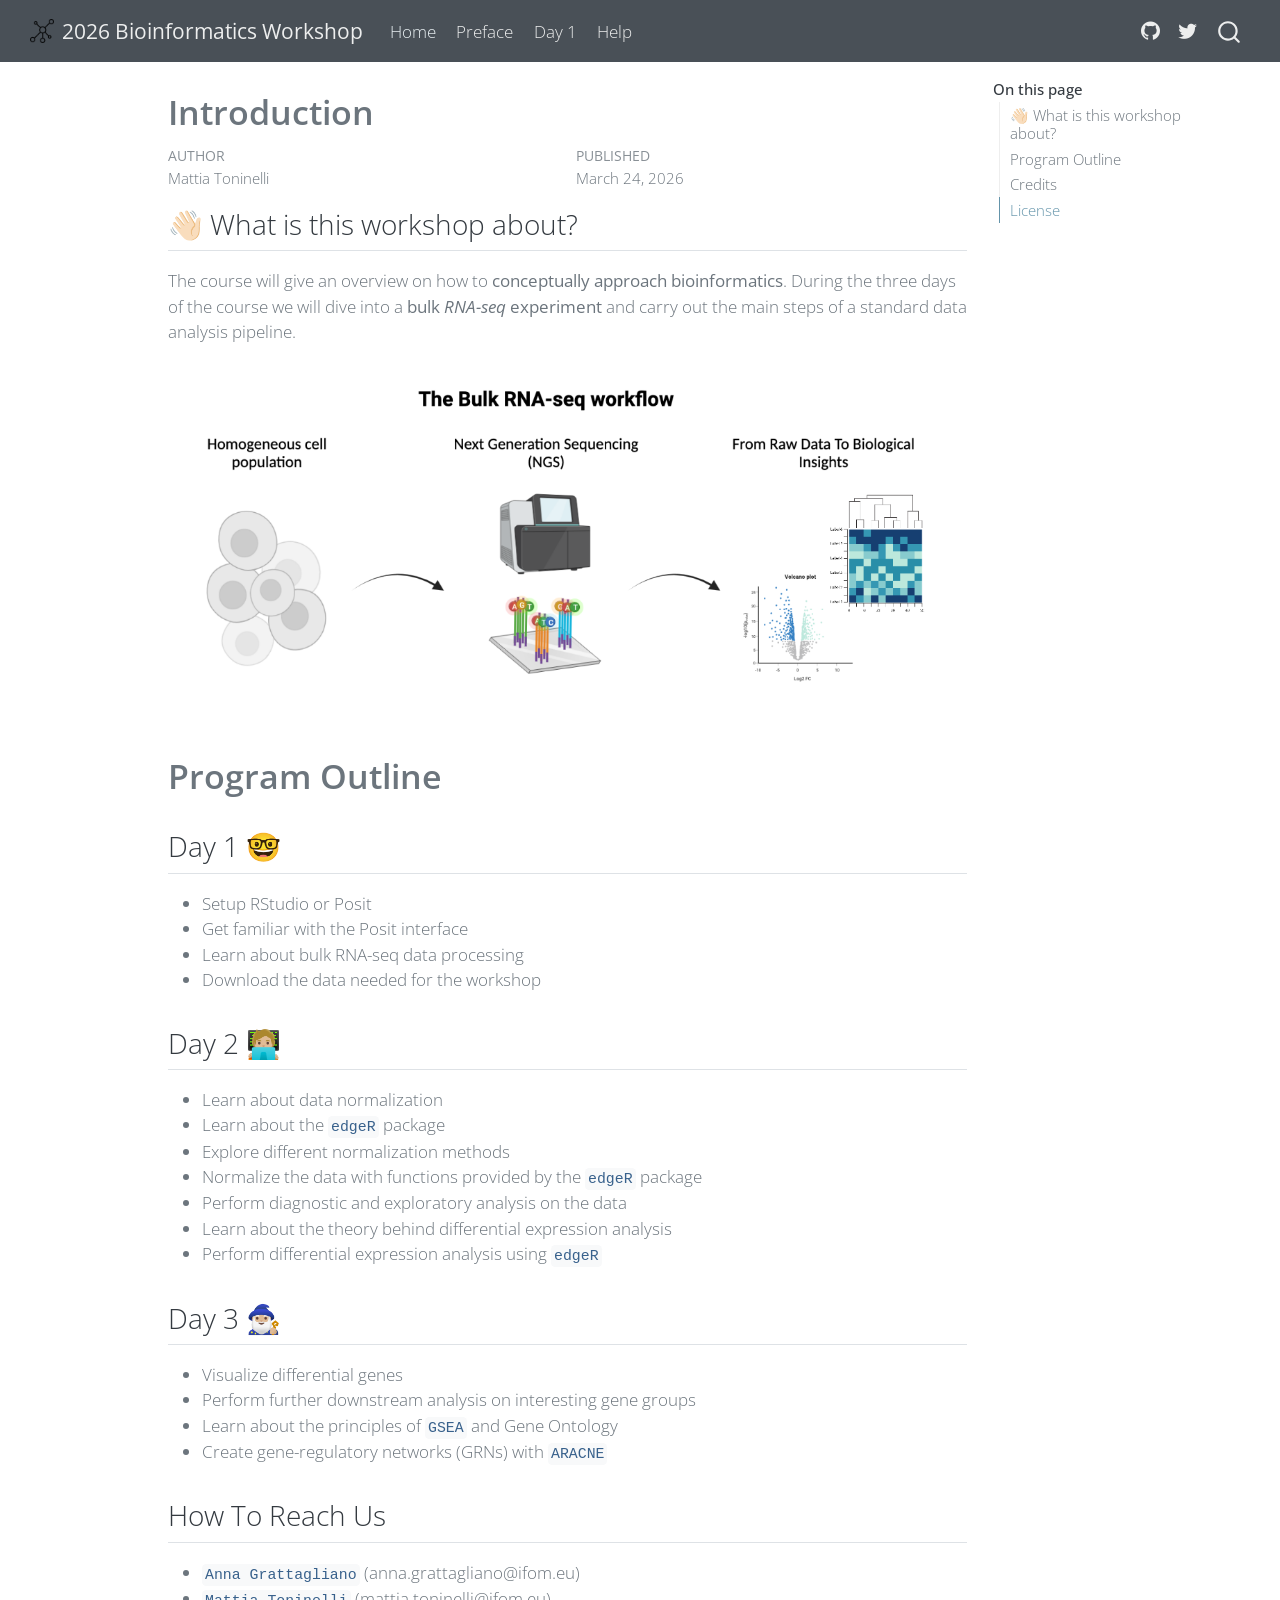
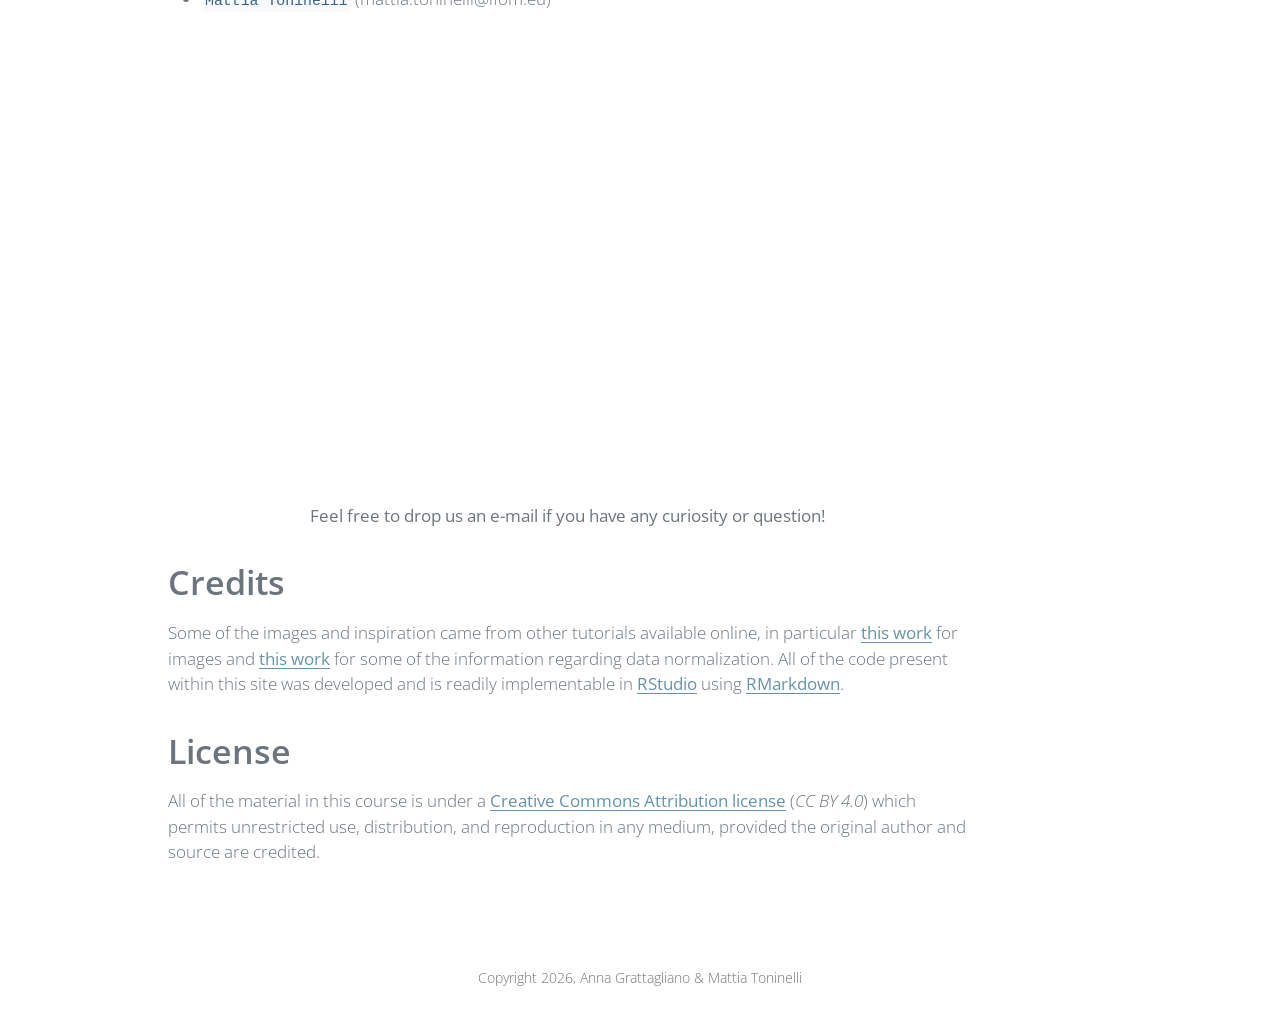
==== docs/pages/index.html @ dbb3a438 "Init commit - day1" ====
<!DOCTYPE html>
<html xmlns="http://www.w3.org/1999/xhtml" lang="en" xml:lang="en"><head>

<meta charset="utf-8">
<meta name="generator" content="quarto-1.9.36">

<meta name="viewport" content="width=device-width, initial-scale=1.0, user-scalable=yes">

<meta name="author" content="Mattia Toninelli">
<meta name="dcterms.date" content="2026-03-24">

<title>Introduction – 2026 Bioinformatics Workshop</title>
<style>
/* Default styles provided by pandoc.
** See https://pandoc.org/MANUAL.html#variables-for-html for config info.
*/
code{white-space: pre-wrap;}
span.smallcaps{font-variant: small-caps;}
div.columns{display: flex; gap: min(4vw, 1.5em);}
div.column{flex: auto; overflow-x: auto;}
div.hanging-indent{margin-left: 1.5em; text-indent: -1.5em;}
ul.task-list{list-style: none;}
ul.task-list li input[type="checkbox"] {
  width: 0.8em;
  margin: 0 0.8em 0.2em -1em; /* quarto-specific, see https://github.com/quarto-dev/quarto-cli/issues/4556 */ 
  vertical-align: middle;
}
</style>


<script src="../site_libs/quarto-nav/quarto-nav.js"></script>
<script src="../site_libs/quarto-nav/headroom.min.js"></script>
<script src="../site_libs/clipboard/clipboard.min.js"></script>
<script src="../site_libs/quarto-search/autocomplete.umd.js"></script>
<script src="../site_libs/quarto-search/fuse.min.js"></script>
<script src="../site_libs/quarto-search/quarto-search.js"></script>
<meta name="quarto:offset" content="../">
<link href=".././pics/net_icon.png" rel="icon" type="image/png">
<script src="../site_libs/quarto-html/quarto.js" type="module"></script>
<script src="../site_libs/quarto-html/tabsets/tabsets.js" type="module"></script>
<script src="../site_libs/quarto-html/popper.min.js"></script>
<script src="../site_libs/quarto-html/tippy.umd.min.js"></script>
<script src="../site_libs/quarto-html/anchor.min.js"></script>
<link href="../site_libs/quarto-html/tippy.css" rel="stylesheet">
<link href="../site_libs/quarto-html/quarto-syntax-highlighting-a06763021a52c43c40a351ac8b799b8f.css" rel="stylesheet" id="quarto-text-highlighting-styles">
<script src="../site_libs/bootstrap/bootstrap.min.js"></script>
<link href="../site_libs/bootstrap/bootstrap-icons.css" rel="stylesheet">
<link href="../site_libs/bootstrap/bootstrap-f250e77264b0236bc6187039b8ea452a.min.css" rel="stylesheet" append-hash="true" id="quarto-bootstrap" data-mode="light">
<script id="quarto-search-options" type="application/json">{
  "location": "navbar",
  "copy-button": false,
  "collapse-after": 3,
  "panel-placement": "end",
  "type": "overlay",
  "limit": 50,
  "keyboard-shortcut": [
    "f",
    "/",
    "s"
  ],
  "show-item-context": false,
  "language": {
    "search-no-results-text": "No results",
    "search-matching-documents-text": "matching documents",
    "search-copy-link-title": "Copy link to search",
    "search-hide-matches-text": "Hide additional matches",
    "search-more-match-text": "more match in this document",
    "search-more-matches-text": "more matches in this document",
    "search-clear-button-title": "Clear",
    "search-text-placeholder": "",
    "search-detached-cancel-button-title": "Cancel",
    "search-submit-button-title": "Submit",
    "search-label": "Search"
  }
}</script>


</head>

<body class="nav-fixed quarto-light">

<div id="quarto-search-results"></div>
  <header id="quarto-header" class="headroom fixed-top">
    <nav class="navbar navbar-expand-lg " data-bs-theme="dark">
      <div class="navbar-container container-fluid">
      <div class="navbar-brand-container mx-auto">
    <a href="../index.html" class="navbar-brand navbar-brand-logo">
    <img src=".././pics/net_icon.png" alt="" class="navbar-logo light-content">
    <img src=".././pics/net_icon.png" alt="" class="navbar-logo dark-content">
    </a>
    <a class="navbar-brand" href="../index.html">
    <span class="navbar-title">2026 Bioinformatics Workshop</span>
    </a>
  </div>
            <div id="quarto-search" class="" title="Search"></div>
          <button class="navbar-toggler" type="button" data-bs-toggle="collapse" data-bs-target="#navbarCollapse" aria-controls="navbarCollapse" role="menu" aria-expanded="false" aria-label="Toggle navigation" onclick="if (window.quartoToggleHeadroom) { window.quartoToggleHeadroom(); }">
  <span class="navbar-toggler-icon"></span>
</button>
          <div class="collapse navbar-collapse" id="navbarCollapse">
            <ul class="navbar-nav navbar-nav-scroll me-auto">
  <li class="nav-item">
    <a class="nav-link active" href="../pages/index.html" aria-current="page"> 
<span class="menu-text">Home</span></a>
  </li>  
  <li class="nav-item">
    <a class="nav-link" href="../pages/preface.html"> 
<span class="menu-text">Preface</span></a>
  </li>  
  <li class="nav-item">
    <a class="nav-link" href="../pages/day1.html"> 
<span class="menu-text">Day 1</span></a>
  </li>  
  <li class="nav-item">
    <a class="nav-link" href="../pages/help.html"> 
<span class="menu-text">Help</span></a>
  </li>  
</ul>
            <ul class="navbar-nav navbar-nav-scroll ms-auto">
  <li class="nav-item compact">
    <a class="nav-link" href="https://github.com/paganilab"> <i class="bi bi-github" role="img">
</i> 
<span class="menu-text"></span></a>
  </li>  
  <li class="nav-item compact">
    <a class="nav-link" href="https://twitter.com/LabPagani"> <i class="bi bi-twitter" role="img">
</i> 
<span class="menu-text"></span></a>
  </li>  
</ul>
          </div> <!-- /navcollapse -->
            <div class="quarto-navbar-tools">
</div>
      </div> <!-- /container-fluid -->
    </nav>
</header>
<!-- content -->
<div id="quarto-content" class="quarto-container page-columns page-rows-contents page-layout-article page-navbar">
<!-- sidebar -->
<!-- margin-sidebar -->
    <div id="quarto-margin-sidebar" class="sidebar margin-sidebar">
        <nav id="TOC" role="doc-toc" class="toc-active">
    <h2 id="toc-title">On this page</h2>
   
  <ul>
  <li><a href="#what-is-this-workshop-about" id="toc-what-is-this-workshop-about" class="nav-link active" data-scroll-target="#what-is-this-workshop-about">👋🏻 What is this workshop about?</a></li>
  <li><a href="#program-outline" id="toc-program-outline" class="nav-link" data-scroll-target="#program-outline">Program Outline</a>
  <ul class="collapse">
  <li><a href="#day-1" id="toc-day-1" class="nav-link" data-scroll-target="#day-1">Day 1 🤓</a></li>
  <li><a href="#day-2" id="toc-day-2" class="nav-link" data-scroll-target="#day-2">Day 2 🧑🏼‍💻</a></li>
  <li><a href="#day-3" id="toc-day-3" class="nav-link" data-scroll-target="#day-3">Day 3 🧙🏼‍♂️</a></li>
  <li><a href="#how-to-reach-us" id="toc-how-to-reach-us" class="nav-link" data-scroll-target="#how-to-reach-us">How To Reach Us</a></li>
  </ul></li>
  <li><a href="#credits" id="toc-credits" class="nav-link" data-scroll-target="#credits">Credits</a></li>
  <li><a href="#license" id="toc-license" class="nav-link" data-scroll-target="#license">License</a></li>
  </ul>
</nav>
    </div>
<!-- main -->
<main class="content" id="quarto-document-content">

<header id="title-block-header" class="quarto-title-block default">
<div class="quarto-title">
<h1 class="title">Introduction</h1>
</div>



<div class="quarto-title-meta">

    <div>
    <div class="quarto-title-meta-heading">Author</div>
    <div class="quarto-title-meta-contents">
             <p>Mattia Toninelli </p>
          </div>
  </div>
    
    <div>
    <div class="quarto-title-meta-heading">Published</div>
    <div class="quarto-title-meta-contents">
      <p class="date">March 24, 2026</p>
    </div>
  </div>
  
    
  </div>
  


</header>


<section id="what-is-this-workshop-about" class="level2">
<h2 class="anchored" data-anchor-id="what-is-this-workshop-about">👋🏻 What is this workshop about?</h2>
<p>The course will give an overview on how to <strong>conceptually approach bioinformatics</strong>. During the three days of the course we will dive into a <strong>bulk <em>RNA-seq</em> experiment</strong> and carry out the main steps of a standard data analysis pipeline.</p>
<center>
<p><img src="../pics/rnaseq_workflow.png" width="800"></p>
</center>
</section>
<section id="program-outline" class="level1">
<h1>Program Outline</h1>
<section id="day-1" class="level2">
<h2 class="anchored" data-anchor-id="day-1">Day 1 🤓</h2>
<ul>
<li>Setup RStudio or Posit</li>
<li>Get familiar with the Posit interface</li>
<li>Learn about bulk RNA-seq data processing</li>
<li>Download the data needed for the workshop</li>
</ul>
</section>
<section id="day-2" class="level2">
<h2 class="anchored" data-anchor-id="day-2">Day 2 🧑🏼‍💻</h2>
<ul>
<li>Learn about data normalization</li>
<li>Learn about the <code>edgeR</code> package</li>
<li>Explore different normalization methods</li>
<li>Normalize the data with functions provided by the <code>edgeR</code> package</li>
<li>Perform diagnostic and exploratory analysis on the data</li>
<li>Learn about the theory behind differential expression analysis</li>
<li>Perform differential expression analysis using <code>edgeR</code></li>
</ul>
</section>
<section id="day-3" class="level2">
<h2 class="anchored" data-anchor-id="day-3">Day 3 🧙🏼‍♂️</h2>
<ul>
<li>Visualize differential genes</li>
<li>Perform further downstream analysis on interesting gene groups</li>
<li>Learn about the principles of <code>GSEA</code> and Gene Ontology</li>
<li>Create gene-regulatory networks (GRNs) with <code>ARACNE</code></li>
</ul>
</section>
<section id="how-to-reach-us" class="level2">
<h2 class="anchored" data-anchor-id="how-to-reach-us">How To Reach Us</h2>
<ul>
<li><code>Anna Grattagliano</code> (anna.grattagliano@ifom.eu)</li>
<li><code>Mattia Toninelli</code> (mattia.toninelli@ifom.eu)</li>
</ul>
<center>
<iframe src="https://www.google.com/maps/embed?pb=!1m18!1m12!1m3!1d2799.3904457401086!2d9.203071399999999!3d45.44178759999999!2m3!1f0!2f0!3f0!3m2!1i1024!2i768!4f13.1!3m3!1m2!1s0x4786c43e4304a3f5%3A0x80ca5dcc8bef68!2sIFOM%20%E2%80%A2%20Istituto%20Fondazione%20di%20Oncologia%20Molecolare%20ETS!5e0!3m2!1sit!2sit!4v1680169870014!5m2!1sit!2sit" width="600" height="450" style="border:0;" allowfullscreen="" loading="lazy" referrerpolicy="no-referrer-when-downgrade">
</iframe>
<p><strong>Feel free to drop us an e-mail if you have any curiosity or question!</strong></p>
</center>
</section>
</section>
<section id="credits" class="level1">
<h1>Credits</h1>
<p>Some of the images and inspiration came from other tutorials available online, in particular <a href="https://nbisweden.github.io/workshop-ngsintro/">this work</a> for images and <a href="https://hbctraining.github.io/DGE_workshop/lessons/02_DGE_count_normalization.html">this work</a> for some of the information regarding data normalization. All of the code present within this site was developed and is readily implementable in <a href="https://posit.co/">RStudio</a> using <a href="https://rmarkdown.rstudio.com/">RMarkdown</a>.</p>
</section>
<section id="license" class="level1">
<h1>License</h1>
<p>All of the material in this course is under a <a href="https://creativecommons.org/licenses/by/4.0/">Creative Commons Attribution license</a> (<em>CC BY 4.0</em>) which permits unrestricted use, distribution, and reproduction in any medium, provided the original author and source are credited.</p>


</section>

</main> <!-- /main -->
<script id="quarto-html-after-body" type="application/javascript">
  window.document.addEventListener("DOMContentLoaded", function (event) {
    const icon = "";
    const anchorJS = new window.AnchorJS();
    anchorJS.options = {
      placement: 'right',
      icon: icon
    };
    anchorJS.add('.anchored');
    const isCodeAnnotation = (el) => {
      for (const clz of el.classList) {
        if (clz.startsWith('code-annotation-')) {                     
          return true;
        }
      }
      return false;
    }
    const onCopySuccess = function(e) {
      // button target
      const button = e.trigger;
      // don't keep focus
      button.blur();
      // flash "checked"
      button.classList.add('code-copy-button-checked');
      var currentTitle = button.getAttribute("title");
      button.setAttribute("title", "Copied!");
      let tooltip;
      if (window.bootstrap) {
        button.setAttribute("data-bs-toggle", "tooltip");
        button.setAttribute("data-bs-placement", "left");
        button.setAttribute("data-bs-title", "Copied!");
        tooltip = new bootstrap.Tooltip(button, 
          { trigger: "manual", 
            customClass: "code-copy-button-tooltip",
            offset: [0, -8]});
        tooltip.show();    
      }
      setTimeout(function() {
        if (tooltip) {
          tooltip.hide();
          button.removeAttribute("data-bs-title");
          button.removeAttribute("data-bs-toggle");
          button.removeAttribute("data-bs-placement");
        }
        button.setAttribute("title", currentTitle);
        button.classList.remove('code-copy-button-checked');
      }, 1000);
      // clear code selection
      e.clearSelection();
    }
    const getTextToCopy = function(trigger) {
      const outerScaffold = trigger.parentElement.cloneNode(true);
      const codeEl = outerScaffold.querySelector('code');
      for (const childEl of codeEl.children) {
        if (isCodeAnnotation(childEl)) {
          childEl.remove();
        }
      }
      return codeEl.innerText;
    }
    const clipboard = new window.ClipboardJS('.code-copy-button:not([data-in-quarto-modal])', {
      text: getTextToCopy
    });
    clipboard.on('success', onCopySuccess);
    if (window.document.getElementById('quarto-embedded-source-code-modal')) {
      const clipboardModal = new window.ClipboardJS('.code-copy-button[data-in-quarto-modal]', {
        text: getTextToCopy,
        container: window.document.getElementById('quarto-embedded-source-code-modal')
      });
      clipboardModal.on('success', onCopySuccess);
    }
      var localhostRegex = new RegExp(/^(?:http|https):\/\/localhost\:?[0-9]*\//);
      var mailtoRegex = new RegExp(/^mailto:/);
        var filterRegex = new RegExp('/' + window.location.host + '/');
      var isInternal = (href) => {
          return filterRegex.test(href) || localhostRegex.test(href) || mailtoRegex.test(href);
      }
      // Inspect non-navigation links and adorn them if external
     var links = window.document.querySelectorAll('a[href]:not(.nav-link):not(.navbar-brand):not(.toc-action):not(.sidebar-link):not(.sidebar-item-toggle):not(.pagination-link):not(.no-external):not([aria-hidden]):not(.dropdown-item):not(.quarto-navigation-tool):not(.about-link)');
      for (var i=0; i<links.length; i++) {
        const link = links[i];
        if (!isInternal(link.href)) {
          // undo the damage that might have been done by quarto-nav.js in the case of
          // links that we want to consider external
          if (link.dataset.originalHref !== undefined) {
            link.href = link.dataset.originalHref;
          }
        }
      }
    function tippyHover(el, contentFn, onTriggerFn, onUntriggerFn) {
      const config = {
        allowHTML: true,
        maxWidth: 500,
        delay: 100,
        arrow: false,
        appendTo: function(el) {
            return el.parentElement;
        },
        interactive: true,
        interactiveBorder: 10,
        theme: 'quarto',
        placement: 'bottom-start',
      };
      if (contentFn) {
        config.content = contentFn;
      }
      if (onTriggerFn) {
        config.onTrigger = onTriggerFn;
      }
      if (onUntriggerFn) {
        config.onUntrigger = onUntriggerFn;
      }
      window.tippy(el, config); 
    }
    const noterefs = window.document.querySelectorAll('a[role="doc-noteref"]');
    for (var i=0; i<noterefs.length; i++) {
      const ref = noterefs[i];
      tippyHover(ref, function() {
        // use id or data attribute instead here
        let href = ref.getAttribute('data-footnote-href') || ref.getAttribute('href');
        try { href = new URL(href).hash; } catch {}
        const id = href.replace(/^#\/?/, "");
        const note = window.document.getElementById(id);
        if (note) {
          return note.innerHTML;
        } else {
          return "";
        }
      });
    }
    const xrefs = window.document.querySelectorAll('a.quarto-xref');
    const processXRef = (id, note) => {
      // Strip column container classes
      const stripColumnClz = (el) => {
        el.classList.remove("page-full", "page-columns");
        if (el.children) {
          for (const child of el.children) {
            stripColumnClz(child);
          }
        }
      }
      stripColumnClz(note)
      if (id === null || id.startsWith('sec-')) {
        // Special case sections, only their first couple elements
        const container = document.createElement("div");
        if (note.children && note.children.length > 2) {
          container.appendChild(note.children[0].cloneNode(true));
          for (let i = 1; i < note.children.length; i++) {
            const child = note.children[i];
            if (child.tagName === "P" && child.innerText === "") {
              continue;
            } else {
              container.appendChild(child.cloneNode(true));
              break;
            }
          }
          if (window.Quarto?.typesetMath) {
            window.Quarto.typesetMath(container);
          }
          return container.innerHTML
        } else {
          if (window.Quarto?.typesetMath) {
            window.Quarto.typesetMath(note);
          }
          return note.innerHTML;
        }
      } else {
        // Remove any anchor links if they are present
        const anchorLink = note.querySelector('a.anchorjs-link');
        if (anchorLink) {
          anchorLink.remove();
        }
        if (window.Quarto?.typesetMath) {
          window.Quarto.typesetMath(note);
        }
        if (note.classList.contains("callout")) {
          return note.outerHTML;
        } else {
          return note.innerHTML;
        }
      }
    }
    for (var i=0; i<xrefs.length; i++) {
      const xref = xrefs[i];
      tippyHover(xref, undefined, function(instance) {
        instance.disable();
        let url = xref.getAttribute('href');
        let hash = undefined; 
        if (url.startsWith('#')) {
          hash = url;
        } else {
          try { hash = new URL(url).hash; } catch {}
        }
        if (hash) {
          const id = hash.replace(/^#\/?/, "");
          const note = window.document.getElementById(id);
          if (note !== null) {
            try {
              const html = processXRef(id, note.cloneNode(true));
              instance.setContent(html);
            } finally {
              instance.enable();
              instance.show();
            }
          } else {
            // See if we can fetch this
            fetch(url.split('#')[0])
            .then(res => res.text())
            .then(html => {
              const parser = new DOMParser();
              const htmlDoc = parser.parseFromString(html, "text/html");
              const note = htmlDoc.getElementById(id);
              if (note !== null) {
                const html = processXRef(id, note);
                instance.setContent(html);
              } 
            }).finally(() => {
              instance.enable();
              instance.show();
            });
          }
        } else {
          // See if we can fetch a full url (with no hash to target)
          // This is a special case and we should probably do some content thinning / targeting
          fetch(url)
          .then(res => res.text())
          .then(html => {
            const parser = new DOMParser();
            const htmlDoc = parser.parseFromString(html, "text/html");
            const note = htmlDoc.querySelector('main.content');
            if (note !== null) {
              // This should only happen for chapter cross references
              // (since there is no id in the URL)
              // remove the first header
              if (note.children.length > 0 && note.children[0].tagName === "HEADER") {
                note.children[0].remove();
              }
              const html = processXRef(null, note);
              instance.setContent(html);
            } 
          }).finally(() => {
            instance.enable();
            instance.show();
          });
        }
      }, function(instance) {
      });
    }
        let selectedAnnoteEl;
        const selectorForAnnotation = ( cell, annotation) => {
          let cellAttr = 'data-code-cell="' + cell + '"';
          let lineAttr = 'data-code-annotation="' +  annotation + '"';
          const selector = 'span[' + cellAttr + '][' + lineAttr + ']';
          return selector;
        }
        const selectCodeLines = (annoteEl) => {
          const doc = window.document;
          const targetCell = annoteEl.getAttribute("data-target-cell");
          const targetAnnotation = annoteEl.getAttribute("data-target-annotation");
          const annoteSpan = window.document.querySelector(selectorForAnnotation(targetCell, targetAnnotation));
          const lines = annoteSpan.getAttribute("data-code-lines").split(",");
          const lineIds = lines.map((line) => {
            return targetCell + "-" + line;
          })
          let top = null;
          let height = null;
          let parent = null;
          if (lineIds.length > 0) {
              //compute the position of the single el (top and bottom and make a div)
              const el = window.document.getElementById(lineIds[0]);
              top = el.offsetTop;
              height = el.offsetHeight;
              parent = el.parentElement.parentElement;
            if (lineIds.length > 1) {
              const lastEl = window.document.getElementById(lineIds[lineIds.length - 1]);
              const bottom = lastEl.offsetTop + lastEl.offsetHeight;
              height = bottom - top;
            }
            if (top !== null && height !== null && parent !== null) {
              // cook up a div (if necessary) and position it 
              let div = window.document.getElementById("code-annotation-line-highlight");
              if (div === null) {
                div = window.document.createElement("div");
                div.setAttribute("id", "code-annotation-line-highlight");
                div.style.position = 'absolute';
                parent.appendChild(div);
              }
              div.style.top = top - 2 + "px";
              div.style.height = height + 4 + "px";
              div.style.left = 0;
              let gutterDiv = window.document.getElementById("code-annotation-line-highlight-gutter");
              if (gutterDiv === null) {
                gutterDiv = window.document.createElement("div");
                gutterDiv.setAttribute("id", "code-annotation-line-highlight-gutter");
                gutterDiv.style.position = 'absolute';
                const codeCell = window.document.getElementById(targetCell);
                const gutter = codeCell.querySelector('.code-annotation-gutter');
                gutter.appendChild(gutterDiv);
              }
              gutterDiv.style.top = top - 2 + "px";
              gutterDiv.style.height = height + 4 + "px";
            }
            selectedAnnoteEl = annoteEl;
          }
        };
        const unselectCodeLines = () => {
          const elementsIds = ["code-annotation-line-highlight", "code-annotation-line-highlight-gutter"];
          elementsIds.forEach((elId) => {
            const div = window.document.getElementById(elId);
            if (div) {
              div.remove();
            }
          });
          selectedAnnoteEl = undefined;
        };
          // Handle positioning of the toggle
      window.addEventListener(
        "resize",
        throttle(() => {
          elRect = undefined;
          if (selectedAnnoteEl) {
            selectCodeLines(selectedAnnoteEl);
          }
        }, 10)
      );
      function throttle(fn, ms) {
      let throttle = false;
      let timer;
        return (...args) => {
          if(!throttle) { // first call gets through
              fn.apply(this, args);
              throttle = true;
          } else { // all the others get throttled
              if(timer) clearTimeout(timer); // cancel #2
              timer = setTimeout(() => {
                fn.apply(this, args);
                timer = throttle = false;
              }, ms);
          }
        };
      }
        // Attach click handler to the DT
        const annoteDls = window.document.querySelectorAll('dt[data-target-cell]');
        for (const annoteDlNode of annoteDls) {
          annoteDlNode.addEventListener('click', (event) => {
            const clickedEl = event.target;
            if (clickedEl !== selectedAnnoteEl) {
              unselectCodeLines();
              const activeEl = window.document.querySelector('dt[data-target-cell].code-annotation-active');
              if (activeEl) {
                activeEl.classList.remove('code-annotation-active');
              }
              selectCodeLines(clickedEl);
              clickedEl.classList.add('code-annotation-active');
            } else {
              // Unselect the line
              unselectCodeLines();
              clickedEl.classList.remove('code-annotation-active');
            }
          });
        }
    const findCites = (el) => {
      const parentEl = el.parentElement;
      if (parentEl) {
        const cites = parentEl.dataset.cites;
        if (cites) {
          return {
            el,
            cites: cites.split(' ')
          };
        } else {
          return findCites(el.parentElement)
        }
      } else {
        return undefined;
      }
    };
    var bibliorefs = window.document.querySelectorAll('a[role="doc-biblioref"]');
    for (var i=0; i<bibliorefs.length; i++) {
      const ref = bibliorefs[i];
      const citeInfo = findCites(ref);
      if (citeInfo) {
        tippyHover(citeInfo.el, function() {
          var popup = window.document.createElement('div');
          citeInfo.cites.forEach(function(cite) {
            var citeDiv = window.document.createElement('div');
            citeDiv.classList.add('hanging-indent');
            citeDiv.classList.add('csl-entry');
            var biblioDiv = window.document.getElementById('ref-' + cite);
            if (biblioDiv) {
              citeDiv.innerHTML = biblioDiv.innerHTML;
            }
            popup.appendChild(citeDiv);
          });
          return popup.innerHTML;
        });
      }
    }
  });
  </script>
</div> <!-- /content -->
<footer class="footer">
  <div class="nav-footer">
    <div class="nav-footer-left">
      &nbsp;
    </div>   
    <div class="nav-footer-center">
<p>Copyright 2026, Anna Grattagliano &amp; Mattia Toninelli</p>
</div>
    <div class="nav-footer-right">
      &nbsp;
    </div>
  </div>
</footer>




</body></html>
---- docs/site_libs/quarto-html/tippy.css ----
.tippy-box[data-animation=fade][data-state=hidden]{opacity:0}[data-tippy-root]{max-width:calc(100vw - 10px)}.tippy-box{position:relative;background-color:#333;color:#fff;border-radius:4px;font-size:14px;line-height:1.4;white-space:normal;outline:0;transition-property:transform,visibility,opacity}.tippy-box[data-placement^=top]>.tippy-arrow{bottom:0}.tippy-box[data-placement^=top]>.tippy-arrow:before{bottom:-7px;left:0;border-width:8px 8px 0;border-top-color:initial;transform-origin:center top}.tippy-box[data-placement^=bottom]>.tippy-arrow{top:0}.tippy-box[data-placement^=bottom]>.tippy-arrow:before{top:-7px;left:0;border-width:0 8px 8px;border-bottom-color:initial;transform-origin:center bottom}.tippy-box[data-placement^=left]>.tippy-arrow{right:0}.tippy-box[data-placement^=left]>.tippy-arrow:before{border-width:8px 0 8px 8px;border-left-color:initial;right:-7px;transform-origin:center left}.tippy-box[data-placement^=right]>.tippy-arrow{left:0}.tippy-box[data-placement^=right]>.tippy-arrow:before{left:-7px;border-width:8px 8px 8px 0;border-right-color:initial;transform-origin:center right}.tippy-box[data-inertia][data-state=visible]{transition-timing-function:cubic-bezier(.54,1.5,.38,1.11)}.tippy-arrow{width:16px;height:16px;color:#333}.tippy-arrow:before{content:"";position:absolute;border-color:transparent;border-style:solid}.tippy-content{position:relative;padding:5px 9px;z-index:1}
---- docs/site_libs/quarto-html/quarto-syntax-highlighting-a06763021a52c43c40a351ac8b799b8f.css ----
/* quarto syntax highlight colors */
:root {
  --quarto-hl-al-color: #ff5555;
  --quarto-hl-an-color: #6a737d;
  --quarto-hl-at-color: #d73a49;
  --quarto-hl-bn-color: #005cc5;
  --quarto-hl-bu-color: #d73a49;
  --quarto-hl-ch-color: #032f62;
  --quarto-hl-co-color: #6a737d;
  --quarto-hl-cv-color: #6a737d;
  --quarto-hl-cn-color: #005cc5;
  --quarto-hl-cf-color: #d73a49;
  --quarto-hl-dt-color: #d73a49;
  --quarto-hl-dv-color: #005cc5;
  --quarto-hl-do-color: #6a737d;
  --quarto-hl-er-color: #ff5555;
  --quarto-hl-ex-color: #d73a49;
  --quarto-hl-fl-color: #005cc5;
  --quarto-hl-fu-color: #6f42c1;
  --quarto-hl-im-color: #032f62;
  --quarto-hl-in-color: #6a737d;
  --quarto-hl-kw-color: #d73a49;
  --quarto-hl-op-color: #24292e;
  --quarto-hl-pp-color: #d73a49;
  --quarto-hl-re-color: #6a737d;
  --quarto-hl-sc-color: #005cc5;
  --quarto-hl-ss-color: #032f62;
  --quarto-hl-st-color: #032f62;
  --quarto-hl-va-color: #e36209;
  --quarto-hl-vs-color: #032f62;
  --quarto-hl-wa-color: #ff5555;
}

/* other quarto variables */
:root {
  --quarto-font-monospace: SFMono-Regular, Menlo, Monaco, Consolas, "Liberation Mono", "Courier New", monospace;
}

/* syntax highlight based on Pandoc's rules */
pre > code.sourceCode > span {
  color: #24292e;
}

code.sourceCode > span {
  color: #24292e;
}

div.sourceCode,
div.sourceCode pre.sourceCode {
  color: #24292e;
}

/* Normal */
code span {
  color: #24292e;
}

/* Alert */
code span.al {
  font-weight: bold;
  color: #ff5555;
}

/* Annotation */
code span.an {
  color: #6a737d;
}

/* Attribute */
code span.at {
  color: #d73a49;
}

/* BaseN */
code span.bn {
  color: #005cc5;
}

/* BuiltIn */
code span.bu {
  color: #d73a49;
}

/* ControlFlow */
code span.cf {
  color: #d73a49;
}

/* Char */
code span.ch {
  color: #032f62;
}

/* Constant */
code span.cn {
  color: #005cc5;
}

/* Comment */
code span.co {
  color: #6a737d;
}

/* CommentVar */
code span.cv {
  color: #6a737d;
}

/* Documentation */
code span.do {
  color: #6a737d;
}

/* DataType */
code span.dt {
  color: #d73a49;
}

/* DecVal */
code span.dv {
  color: #005cc5;
}

/* Error */
code span.er {
  color: #ff5555;
  text-decoration: underline;
}

/* Extension */
code span.ex {
  font-weight: bold;
  color: #d73a49;
}

/* Float */
code span.fl {
  color: #005cc5;
}

/* Function */
code span.fu {
  color: #6f42c1;
}

/* Import */
code span.im {
  color: #032f62;
}

/* Information */
code span.in {
  color: #6a737d;
}

/* Keyword */
code span.kw {
  color: #d73a49;
}

/* Operator */
code span.op {
  color: #24292e;
}

/* Preprocessor */
code span.pp {
  color: #d73a49;
}

/* RegionMarker */
code span.re {
  color: #6a737d;
}

/* SpecialChar */
code span.sc {
  color: #005cc5;
}

/* SpecialString */
code span.ss {
  color: #032f62;
}

/* String */
code span.st {
  color: #032f62;
}

/* Variable */
code span.va {
  color: #e36209;
}

/* VerbatimString */
code span.vs {
  color: #032f62;
}

/* Warning */
code span.wa {
  color: #ff5555;
}

.prevent-inlining {
  content: "</";
}

/*# sourceMappingURL=46e398abf449b319388f84d8d856e60b.css.map */
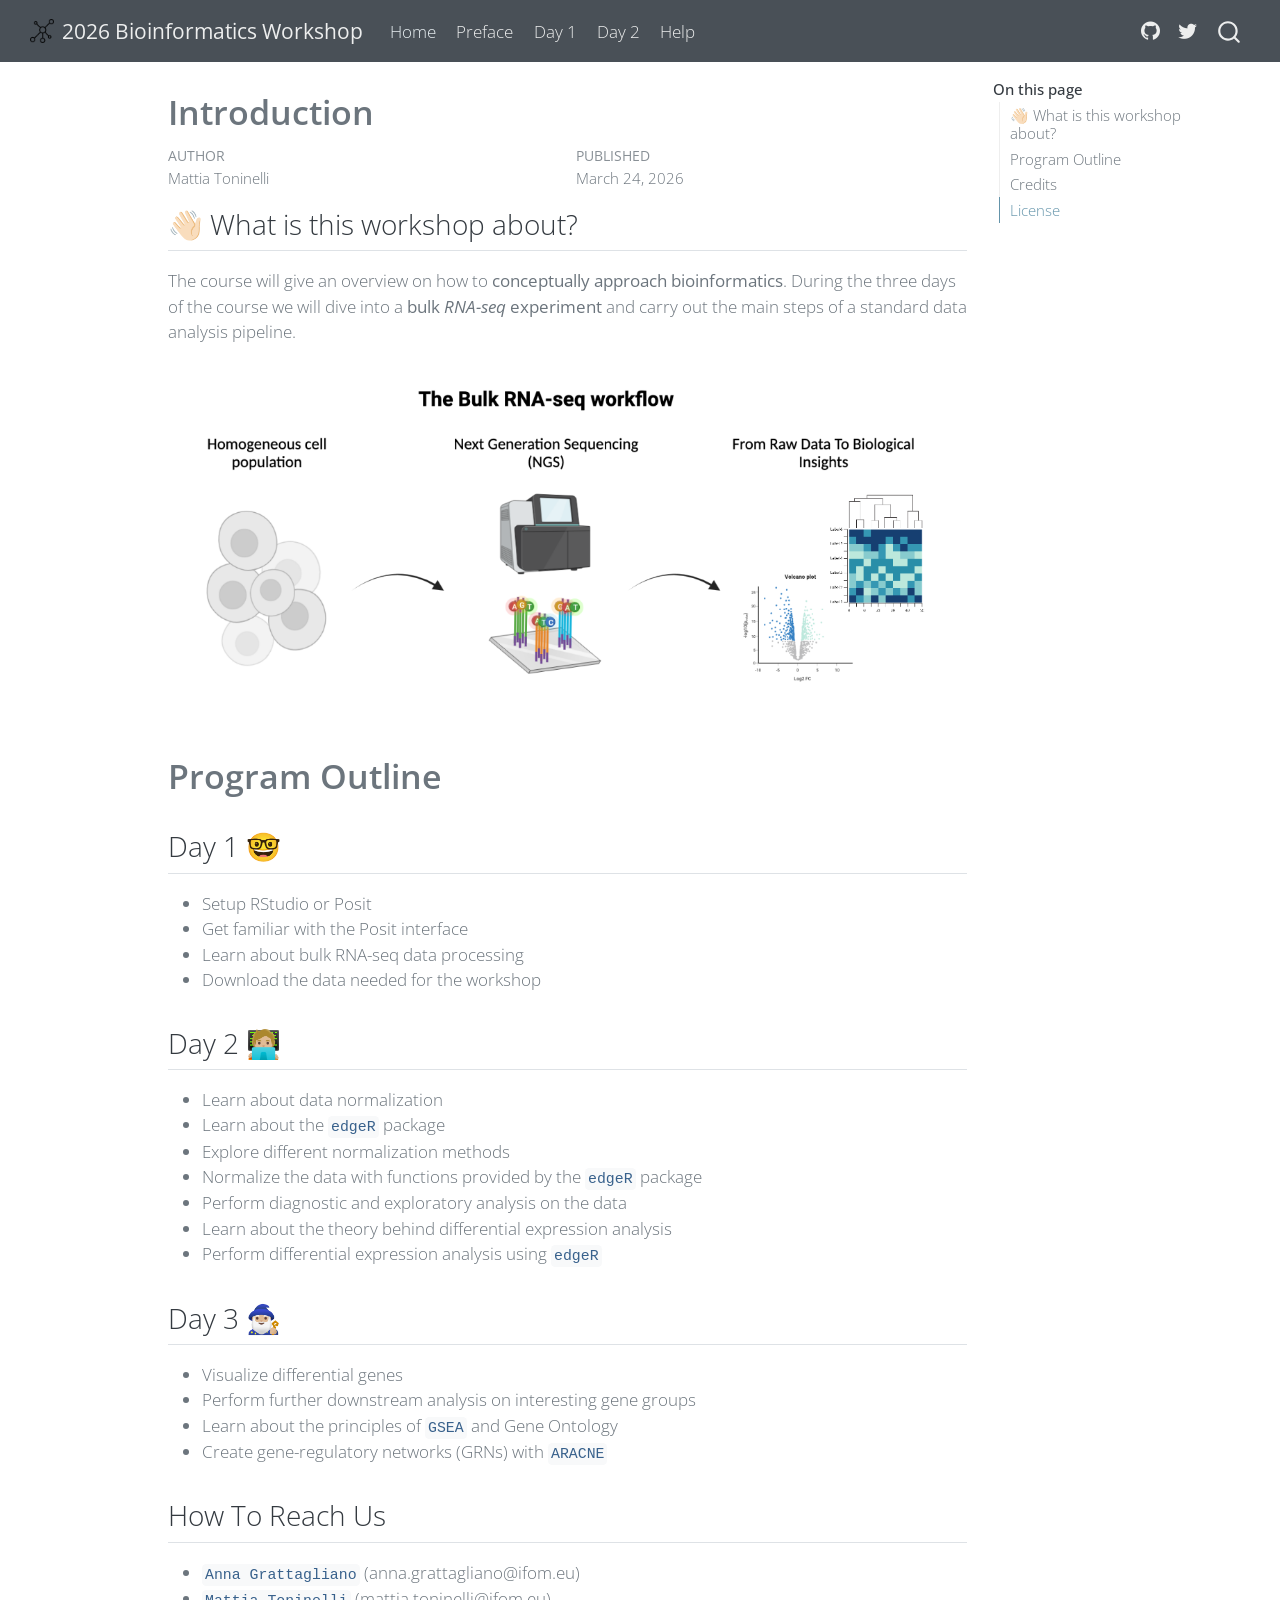
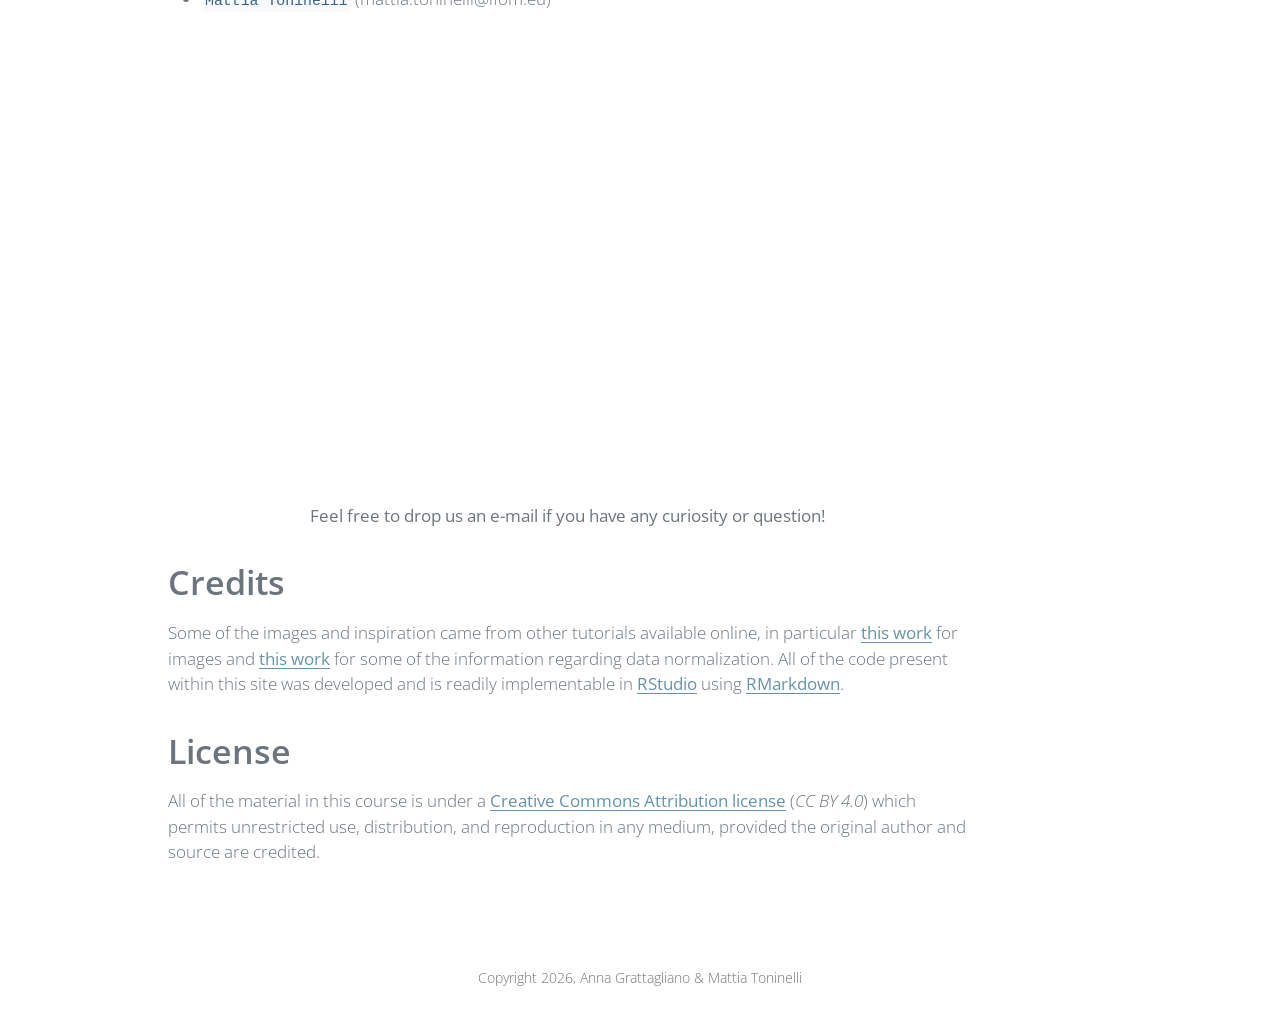
==== commit c82795ba: "diff gex commit - day 2" ====
--- a/docs/pages/index.html
+++ b/docs/pages/index.html
@@ -109,6 +109,10 @@
   <li class="nav-item">
     <a class="nav-link" href="../pages/day1.html"> 
 <span class="menu-text">Day 1</span></a>
+  </li>  
+  <li class="nav-item">
+    <a class="nav-link" href="../pages/day2.html"> 
+<span class="menu-text">Day 2</span></a>
   </li>  
   <li class="nav-item">
     <a class="nav-link" href="../pages/help.html"> 
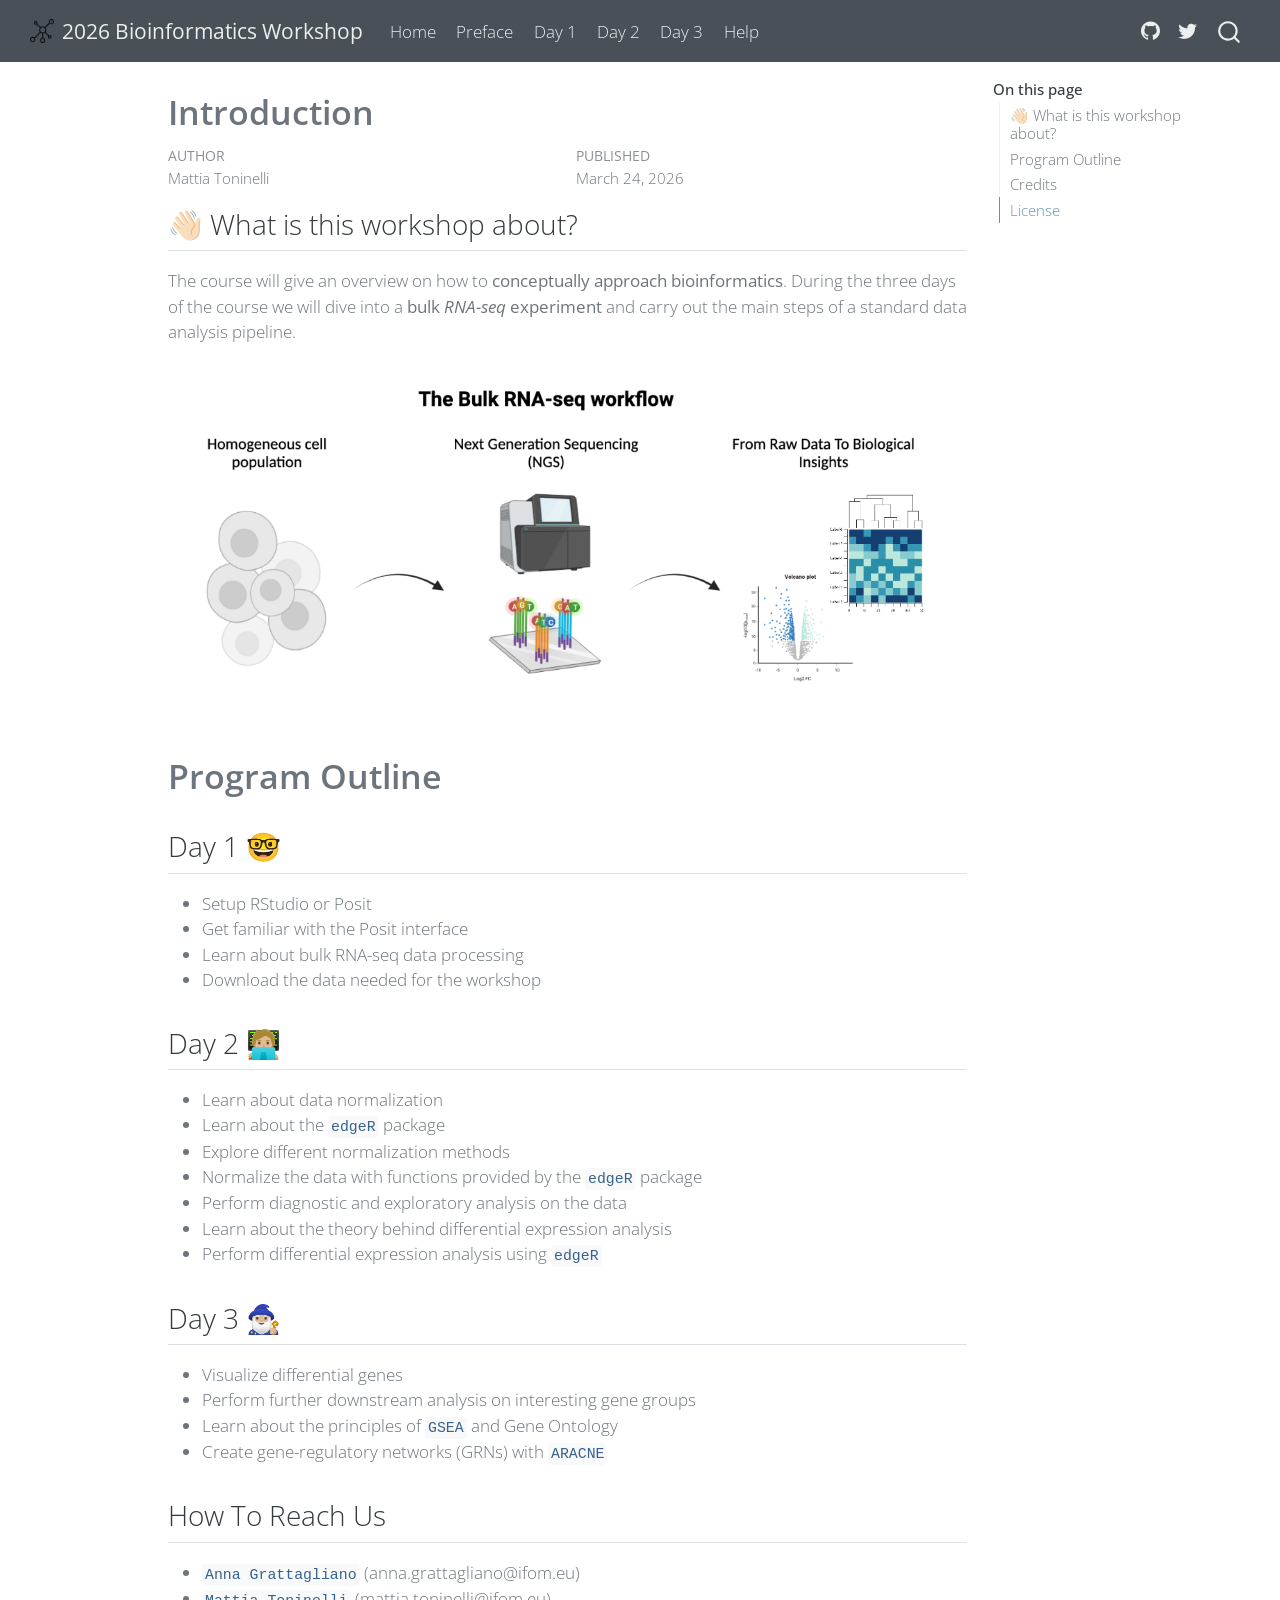
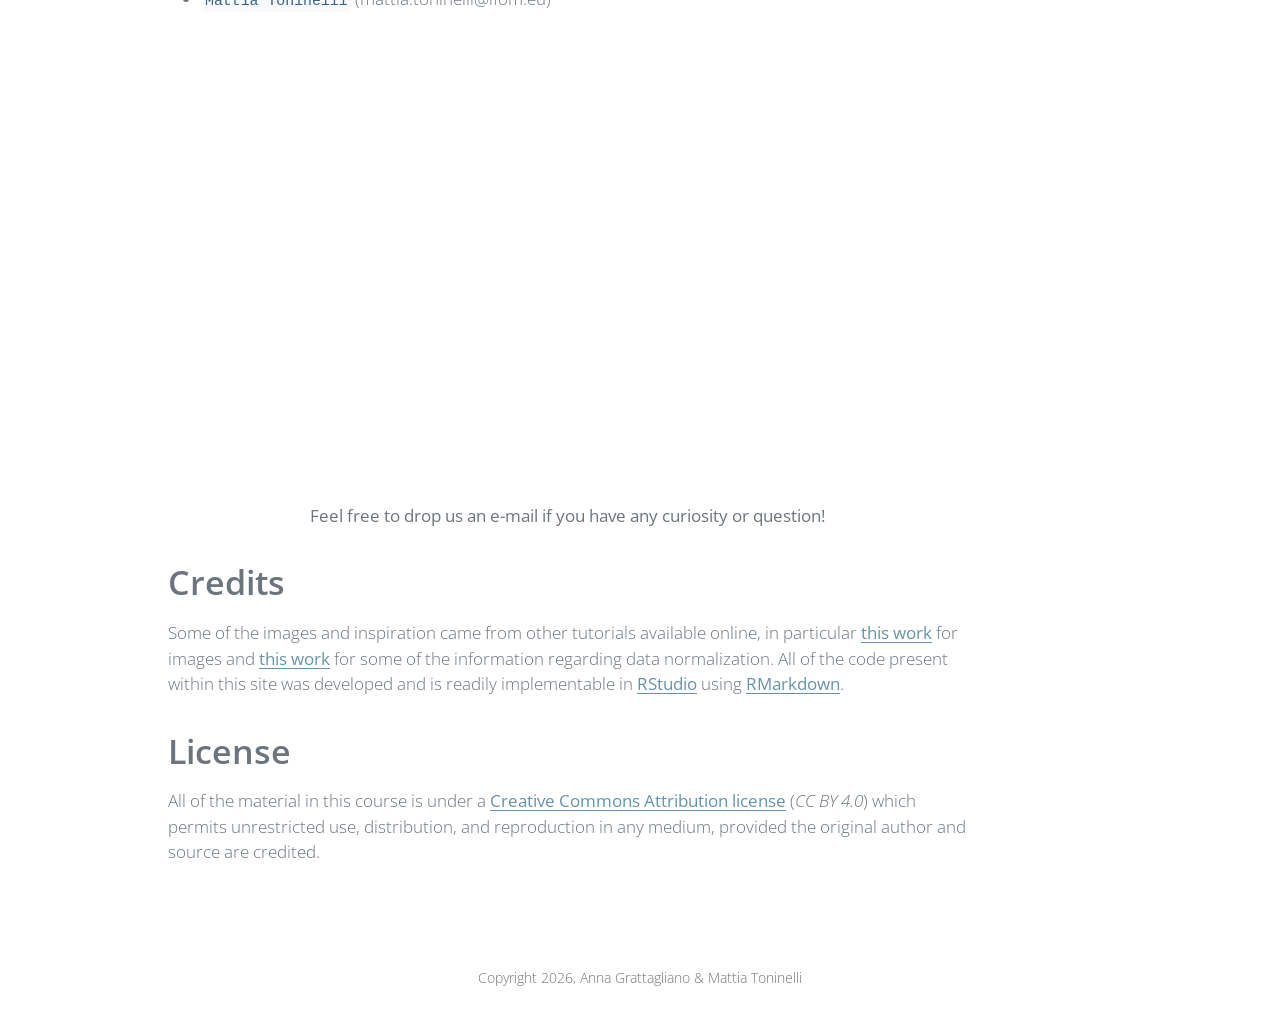
==== commit 988b8fe1: "inclusion of downstream analysis - day 3" ====
--- a/docs/pages/index.html
+++ b/docs/pages/index.html
@@ -113,6 +113,10 @@
   <li class="nav-item">
     <a class="nav-link" href="../pages/day2.html"> 
 <span class="menu-text">Day 2</span></a>
+  </li>  
+  <li class="nav-item">
+    <a class="nav-link" href="../pages/day3.html"> 
+<span class="menu-text">Day 3</span></a>
   </li>  
   <li class="nav-item">
     <a class="nav-link" href="../pages/help.html"> 
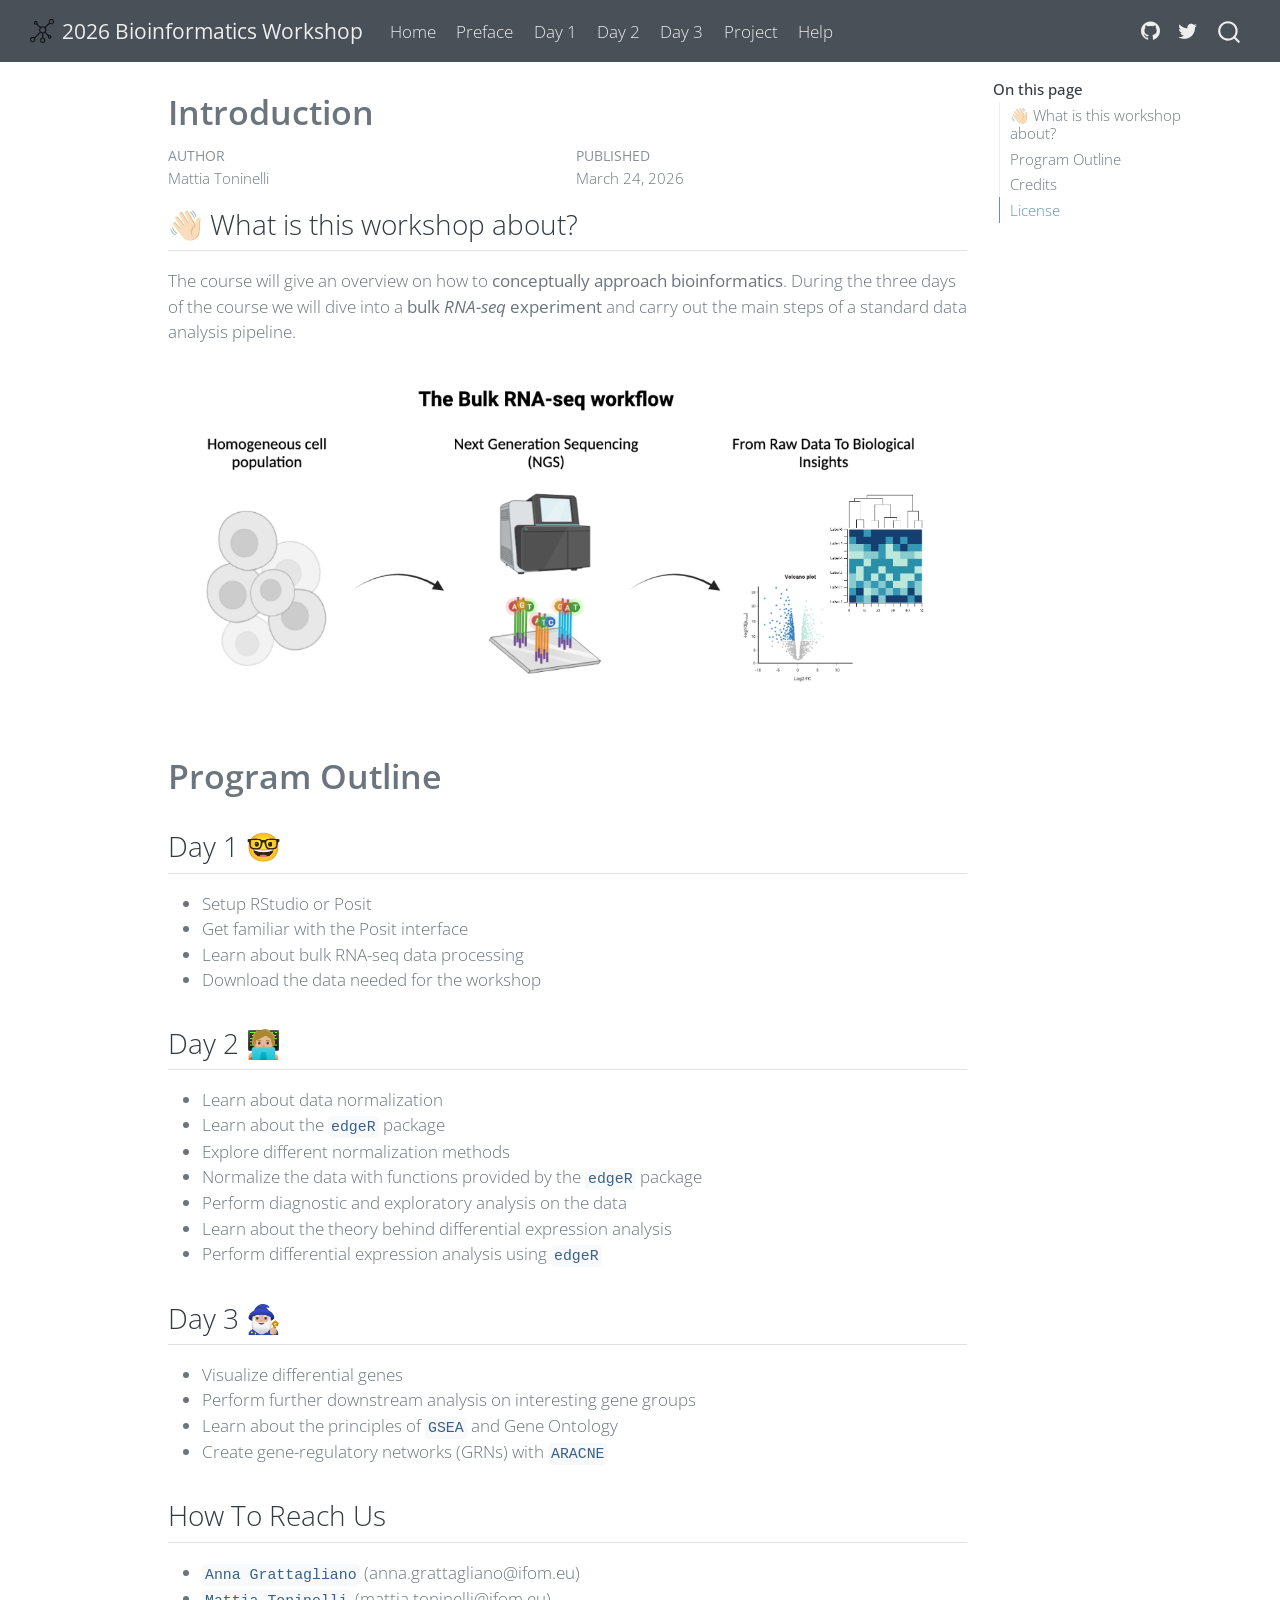
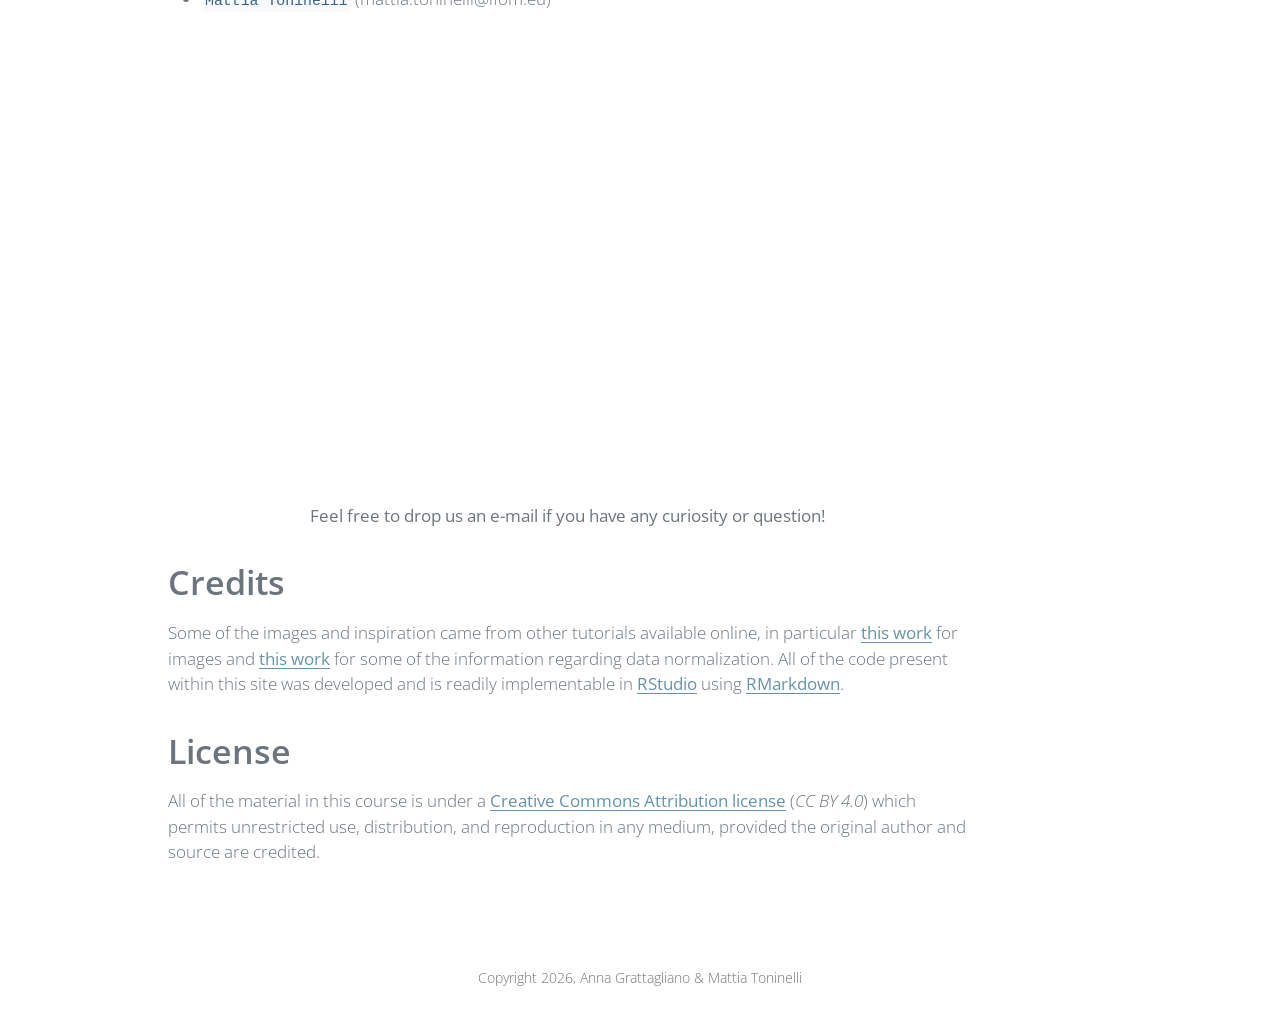
==== commit df9bc9a5: "Included project - day 3" ====
--- a/docs/pages/index.html
+++ b/docs/pages/index.html
@@ -117,6 +117,10 @@
   <li class="nav-item">
     <a class="nav-link" href="../pages/day3.html"> 
 <span class="menu-text">Day 3</span></a>
+  </li>  
+  <li class="nav-item">
+    <a class="nav-link" href="../pages/project.html"> 
+<span class="menu-text">Project</span></a>
   </li>  
   <li class="nav-item">
     <a class="nav-link" href="../pages/help.html"> 
